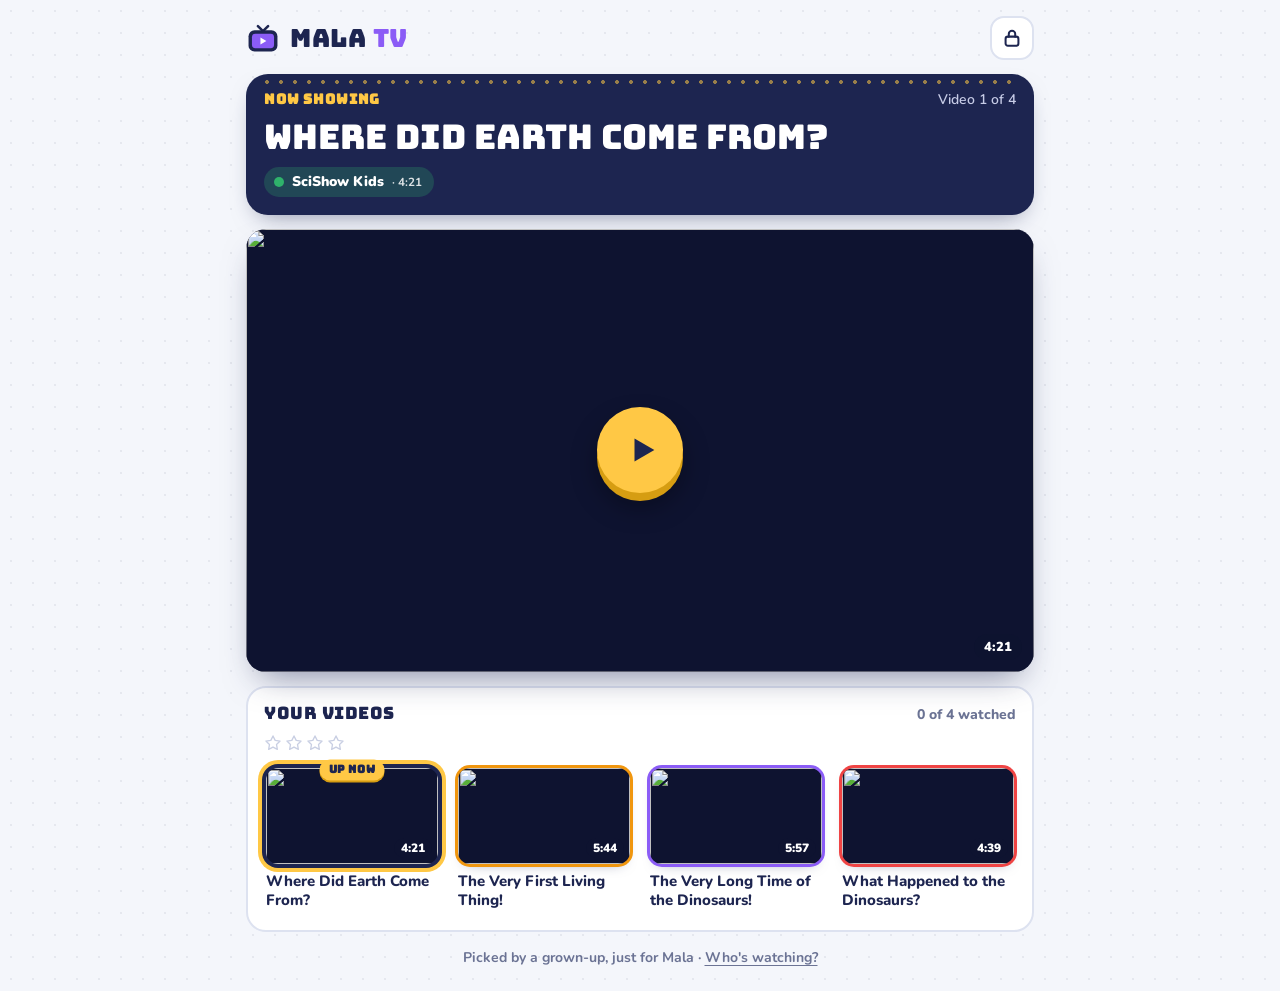
==== mala/index.html @ 3eae0295 "Split into Mala TV and Maya TV, with a Who's watching? page Each kid gets a channel folder with her " ====
<!doctype html>
<html lang="en">
<head>
<meta charset="utf-8">
<meta name="viewport" content="width=device-width, initial-scale=1, viewport-fit=cover">
<title>Mala TV</title>
<meta name="description" content="Hand-picked videos for Mala, one after another.">
<meta name="robots" content="noindex">
<meta name="apple-mobile-web-app-capable" content="yes">
<meta name="mobile-web-app-capable" content="yes">
<meta name="apple-mobile-web-app-status-bar-style" content="default">
<meta name="apple-mobile-web-app-title" content="Mala TV">
<meta name="theme-color" content="#f4f6fb">
<link rel="apple-touch-icon" sizes="180x180" href="apple-touch-icon.png">
<link rel="icon" type="image/svg+xml" href="icon.svg">
<link rel="manifest" href="manifest.json">
<link rel="preconnect" href="https://fonts.googleapis.com">
<link rel="preconnect" href="https://fonts.gstatic.com" crossorigin>
<link href="https://fonts.googleapis.com/css2?family=Bungee&family=Nunito:wght@400;600;800;900&display=swap" rel="stylesheet">
<!-- Bump the ?v= numbers when those files change so iPads pick up the new copy instead of a cached one. -->
<link rel="stylesheet" href="../tv.css?v=1">
</head>
<body>
<script>window.KID = {"id": "mala", "name": "Mala", "color": "#8b5cf6", "others": [{"id": "maya", "name": "Maya"}]};</script>
<script src="videos.js?v=1"></script>
<script src="../tv.js?v=1"></script>
<script src="https://www.youtube.com/iframe_api"></script>
</body>
</html>
---- tv.css ----
/* Shared by every channel. Time Train's look, as a little TV: a marquee board, the player, and the list of videos below. */
  :root {
    --paper: #f4f6fb; --ink: #1d2550; --muted: #6b7394; --card: #fff; --rule: #dde2f0;
    --board: #1d2550; --amber: #ffc845;
    --line: #2fb36b;   /* the current video's color, set from JS */
    --kid: #2fb36b;    /* the channel's color, set from JS */
    --sign: "Bungee", "Arial Black", Impact, sans-serif;
    --body: "Nunito", ui-rounded, "SF Pro Rounded", system-ui, sans-serif;
  }
  * { box-sizing: border-box; -webkit-tap-highlight-color: transparent; }
  [hidden] { display: none !important; }
  html, body { margin: 0; min-height: 100%; }
  body {
    background: var(--paper); color: var(--ink);
    background-image: radial-gradient(circle, rgba(29,37,80,.07) 1.2px, transparent 1.4px); background-size: 22px 22px;
    font: 17px/1.4 var(--body); font-weight: 600;
    padding: calc(env(safe-area-inset-top) + 10px) 16px calc(env(safe-area-inset-bottom) + 18px);
    display: flex; flex-direction: column; gap: 14px; min-height: 100dvh;
    max-width: 820px; margin: 0 auto;
    -webkit-font-smoothing: antialiased; -webkit-user-select: none; user-select: none;
  }
  button { font: inherit; color: inherit; background: none; border: 0; padding: 0; cursor: pointer; }
  button:focus-visible, input:focus-visible { outline: 3px solid var(--amber); outline-offset: 2px; }

  /* top bar */
  .top { display: flex; align-items: center; gap: 10px; padding-top: 6px; }
  .brand { display: flex; align-items: center; gap: 10px; margin-right: auto; }
  .brand svg { width: 34px; height: 34px; }
  .brand b { font-family: var(--sign); font-weight: 400; font-size: 25px; letter-spacing: .02em; line-height: 1; }
  .brand b span { color: var(--kid); }
  .icon-btn { flex-shrink: 0; width: 44px; height: 44px; border-radius: 14px; background: var(--card); border: 2px solid var(--rule);
    display: grid; place-items: center; color: var(--ink); position: relative; }
  .icon-btn svg { width: 22px; height: 22px; }
  .icon-btn:active { transform: scale(.95); }
  .icon-btn .hold { position: absolute; inset: -2px; border-radius: 14px; pointer-events: none;
    background: conic-gradient(var(--ink) calc(var(--p, 0) * 1turn), transparent 0); opacity: .18; }

  /* marquee board */
  .board { background: var(--board); color: #fff; border-radius: 22px; padding: 16px 18px 18px; position: relative; overflow: hidden;
    box-shadow: 0 10px 24px -12px rgba(29,37,80,.6); }
  /* a row of marquee bulbs along the top edge */
  .board::before { content: ""; position: absolute; left: 14px; right: 14px; top: 6px; height: 4px;
    background: radial-gradient(circle, var(--amber) 1.6px, transparent 2.2px) 0 0 / 14px 4px repeat-x; opacity: .55; }
  .board .row { display: flex; justify-content: space-between; align-items: center; gap: 10px; }
  .board .label { font-family: var(--sign); color: var(--amber); font-size: 14px; letter-spacing: .06em; }
  .board .count { font-size: 14px; color: #c6cbe6; white-space: nowrap; margin-left: auto; font-variant-numeric: tabular-nums; }
  .board .title { font-family: var(--sign); font-weight: 400; font-size: clamp(22px, 6vw, 34px); line-height: 1.1; margin: 8px 0 12px; text-wrap: balance;
    overflow-wrap: anywhere; display: -webkit-box; -webkit-line-clamp: 3; -webkit-box-orient: vertical; overflow: hidden; }
  .board .title.arrive { animation: flip .5s ease; }
  @keyframes flip { 0% { transform: rotateX(80deg); opacity: 0; } 100% { transform: none; opacity: 1; } }
  .chip { display: inline-flex; align-items: center; gap: 8px; background: color-mix(in srgb, var(--line) 24%, transparent); color: #fff; padding: 5px 12px 5px 8px;
    border-radius: 999px; font-weight: 900; font-size: 14px; transition: background .4s; max-width: 100%; }
  .chip i { width: 10px; height: 10px; margin-left: 2px; border-radius: 50%; background: var(--line); flex-shrink: 0; }
  .chip span { overflow: hidden; text-overflow: ellipsis; white-space: nowrap; }
  .chip small { font-weight: 700; opacity: .85; white-space: nowrap; }

  /* player */
  .player { position: relative; width: 100%; aspect-ratio: 16/9; border-radius: 20px; overflow: hidden; background: #0e1330;
    box-shadow: 0 16px 34px -14px rgba(29,37,80,.55); }
  .player iframe, #yt { position: absolute; inset: 0; width: 100%; height: 100%; }
  .player.tall { aspect-ratio: auto; min-height: max(330px, 56.25vw); }
  /* Taps fall through the poster to YouTube's own player so iPad starts it with sound. */
  .poster { position: absolute; inset: 0; pointer-events: none; transition: opacity .3s; }
  .poster img { width: 100%; height: 100%; object-fit: cover; display: block; }
  .poster::after { content: ""; position: absolute; inset: 0; background: linear-gradient(180deg, transparent 50%, rgba(14,19,48,.55)); }
  .poster .go { position: absolute; left: 50%; top: 50%; transform: translate(-50%, -50%); z-index: 1; width: 86px; height: 86px; border-radius: 50%;
    background: var(--amber); display: grid; place-items: center; box-shadow: 0 8px 0 #d69d12, 0 14px 26px rgba(0,0,0,.35); }
  .poster .go svg { width: 34px; height: 34px; margin-left: 6px; fill: var(--ink); }
  .poster .len { position: absolute; right: 12px; bottom: 12px; z-index: 1; font-weight: 900; font-size: 13px; color: #fff;
    background: rgba(14,19,48,.7); padding: 4px 10px; border-radius: 999px; }
  .poster .len:empty { display: none; }
  .poster.hidden { opacity: 0; }
  /* Invisible shields over YouTube's title bar and bottom row (share link, "More videos", logo), so a tap can't wander off to YouTube. */
  .shield { position: absolute; z-index: 2; display: none; }
  .player.playing .shield { display: block; }
  .shield.top { left: 0; right: 0; top: 0; height: 22%; }
  .shield.bottom { left: 0; right: 0; bottom: 0; height: 50px; }
  /* In the last stretch YouTube shows clickable "watch next" tiles, so the whole player is shielded then. */
  .player.endzone .shield.top { height: 100%; }

  /* Big mode: while a video plays it fills the screen. The covers and shields come along because they live inside .player. */
  .player.big { position: fixed; inset: 0; z-index: 15; width: 100%; height: 100%; aspect-ratio: auto; border-radius: 0; box-shadow: none; background: #000; }
  body.theater { overflow: hidden; }
  .size-btn { position: absolute; z-index: 4; right: 12px; top: 12px; width: 48px; height: 48px; border-radius: 14px; display: none; place-items: center;
    background: rgba(14,19,48,.6); color: #fff; }
  .player.playing .size-btn { display: grid; }
  .size-btn svg { width: 24px; height: 24px; }
  .size-btn:active { transform: scale(.94); }
  .cc-btn { right: 70px; font-family: var(--sign); font-size: 15px; letter-spacing: .04em; color: rgba(255,255,255,.6); }
  .cc-btn.on { background: #fff; color: var(--ink); }
  /* During an ad the bottom-right corner, where YouTube's Skip button sits, stays open to taps. */
  .player.ad .shield.bottom { right: 55%; }
  .skip-hint { position: absolute; z-index: 4; right: 16px; bottom: min(100px, 30%); display: none; flex-direction: column; align-items: center; pointer-events: none;
    font-family: var(--sign); font-size: 19px; color: var(--ink); animation: nudge 1s ease-in-out infinite; }
  .skip-hint span { background: var(--amber); padding: 9px 16px; border-radius: 999px; box-shadow: 0 4px 0 #d69d12, 0 8px 18px rgba(0,0,0,.4); }
  .skip-hint svg { width: 36px; height: 36px; margin-top: 4px; color: var(--amber); filter: drop-shadow(0 2px 3px rgba(0,0,0,.5)); }
  .player.playing.ad.skippy .skip-hint { display: flex; }
  @keyframes nudge { 50% { transform: translateY(10px); } }
  /* Sound stays off until the real video starts, so pre-roll ads play silently. */
  .hush { position: absolute; z-index: 4; left: 12px; top: 12px; max-width: calc(100% - 150px); display: none; pointer-events: none; background: rgba(14,19,48,.75); color: #fff;
    font-weight: 800; font-size: 14px; padding: 7px 12px; border-radius: 999px; }
  .player.playing.hushed .hush { display: block; }
  .cover { position: absolute; inset: 0; z-index: 3; display: none; flex-direction: column; align-items: center; justify-content: center;
    gap: 12px; padding: 16px; text-align: center; color: #fff; background: rgba(14,19,48,.94); }
  .cover.show { display: flex; animation: fade .3s ease; }
  @keyframes fade { from { opacity: 0; } }
  .cover h2 { font-family: var(--sign); font-weight: 400; font-size: clamp(20px, 5.4vw, 30px); margin: 0; line-height: 1.1; text-wrap: balance; }
  .cover p { margin: 0; color: #c6cbe6; font-size: 16px; max-width: 34ch; text-wrap: balance; }
  .cover p b { color: #fff; }
  .big-btn { font-family: var(--sign); font-size: 18px; background: var(--amber); color: var(--ink); padding: 14px 22px; border-radius: 999px;
    box-shadow: 0 5px 0 #d69d12; display: inline-flex; align-items: center; gap: 10px; }
  .big-btn:active { transform: translateY(3px); box-shadow: 0 2px 0 #d69d12; }
  .big-btn svg { width: 18px; height: 18px; fill: currentColor; }
  .cover.paused { background: rgba(14,19,48,.72); }

  /* the gold star you earn for each video */
  .star { width: 92px; height: 92px; filter: drop-shadow(0 6px 0 #d69d12) drop-shadow(0 12px 18px rgba(0,0,0,.35)); }
  .cover.show .star { animation: pop .6s cubic-bezier(.3,1.6,.5,1); }
  @keyframes pop { from { transform: scale(.2) rotate(-40deg); opacity: 0; } }

  /* the list of videos */
  .shelf { background: var(--card); border: 2px solid var(--rule); border-radius: 20px; padding: 14px 14px 16px; }
  .shelf-head { display: flex; justify-content: space-between; align-items: baseline; gap: 10px; margin: 0 2px 12px; }
  .shelf-head h3 { margin: 0; font-family: var(--sign); font-weight: 400; font-size: 17px; letter-spacing: .03em; }
  .shelf-head span { color: var(--muted); font-size: 14px; font-weight: 800; white-space: nowrap; font-variant-numeric: tabular-nums; }
  .stars { display: flex; flex-wrap: wrap; gap: 3px; margin: -4px 2px 12px; }
  .stars svg { width: 18px; height: 18px; }
  .grid { list-style: none; margin: 0; padding: 0; display: grid; grid-template-columns: repeat(auto-fill, minmax(min(150px, 42%), 1fr)); gap: 14px 12px; }   /* two across on a phone */
  .grid li { position: relative; cursor: pointer; border-radius: 14px; padding: 4px; }
  .grid li:active { background: var(--rule); }
  .grid .th { position: relative; aspect-ratio: 16/9; border-radius: 12px; overflow: hidden; background: #0e1330; box-shadow: 0 0 0 3px var(--c), 0 6px 14px -8px rgba(29,37,80,.6); }
  .grid img { width: 100%; height: 100%; object-fit: cover; display: block; }
  .grid .th small { position: absolute; right: 6px; bottom: 6px; font-weight: 900; font-size: 12px; color: #fff; background: rgba(14,19,48,.75); padding: 2px 7px; border-radius: 999px; }
  .grid .th small:empty { display: none; }
  .grid b { display: -webkit-box; -webkit-line-clamp: 2; -webkit-box-orient: vertical; overflow: hidden; margin-top: 8px; font-size: 15px; line-height: 1.25; font-weight: 800; overflow-wrap: anywhere; }
  .grid li.seen .th img { opacity: .5; }
  .grid li.seen b { color: var(--muted); }
  .grid li .badge { position: absolute; left: -2px; top: -4px; width: 34px; height: 34px; display: none; z-index: 1; filter: drop-shadow(0 2px 2px rgba(0,0,0,.3)); }
  .grid li.seen .badge { display: block; }
  .grid li.here .th { box-shadow: 0 0 0 4px var(--ink), 0 0 0 8px var(--amber); }
  .grid li.here b { color: var(--ink); }
  .grid li .now { position: absolute; left: 50%; top: 4px; transform: translate(-50%, -40%); z-index: 1; display: none; font-family: var(--sign); font-size: 11px; letter-spacing: .06em;
    background: var(--amber); color: var(--ink); padding: 3px 9px; border-radius: 999px; box-shadow: 0 2px 0 #d69d12; white-space: nowrap; }
  .grid li.here .now { display: block; }
  .empty-shelf { margin: 0; color: var(--muted); font-size: 15px; }

  .foot { text-align: center; font-size: 14px; color: var(--muted); padding: 2px 8px 6px; font-weight: 700; }
  .foot a { color: var(--muted); text-underline-offset: 3px; }

  /* grown-ups sheet */
  .sheet-bg { position: fixed; inset: 0; z-index: 20; background: rgba(14,19,48,.45); display: none; align-items: flex-end; justify-content: center; }
  .sheet-bg.show { display: flex; animation: fade .2s; }
  .sheet { background: var(--paper); width: 100%; max-width: 820px; max-height: 90dvh; overflow: auto; border-radius: 26px 26px 0 0;
    padding: 18px 18px calc(env(safe-area-inset-bottom) + 22px); animation: up .3s cubic-bezier(.2,1,.3,1); -webkit-user-select: text; user-select: text; }
  @keyframes up { from { transform: translateY(40px); opacity: 0; } }
  .sheet-head { display: flex; align-items: center; justify-content: space-between; margin-bottom: 8px; }
  .sheet-head h3 { font-family: var(--sign); font-weight: 400; font-size: 22px; margin: 0; }
  .close { font-weight: 900; color: var(--muted); padding: 8px 4px; }
  .grown { display: grid; grid-template-columns: minmax(0, 1fr); gap: 10px; }   /* long titles ellipsize instead of widening the sheet */
  .grown h4 { margin: 10px 0 0; font-family: var(--sign); font-weight: 400; font-size: 15px; letter-spacing: .03em; }
  .grown .now-box { background: var(--card); border: 2px solid var(--rule); border-radius: 16px; padding: 12px 14px; font-size: 15px; }
  .grown .now-box b { font-weight: 900; }
  .grown .now-box a { color: var(--ink); }
  .add { background: var(--card); border: 2px solid var(--rule); border-radius: 16px; padding: 12px; display: grid; gap: 10px; }
  .add .row { display: flex; gap: 8px; }
  .add input { flex: 1; min-width: 0; font: inherit; font-size: 16px; font-weight: 700; padding: 11px 12px; border-radius: 12px; border: 2px solid var(--rule); background: var(--paper); color: var(--ink); }
  .add input:focus { outline: 3px solid var(--amber); outline-offset: 1px; }
  .add .go-btn { background: var(--ink); color: #fff; border-radius: 12px; padding: 0 18px; font-weight: 900; }
  .add .go-btn:disabled { opacity: .5; }
  .add .msg { margin: 0; font-size: 14px; font-weight: 800; color: var(--muted); overflow-wrap: anywhere; }
  .add .msg:empty { display: none; }
  .also { display: flex; align-items: center; gap: 8px; font-size: 15px; font-weight: 800; cursor: pointer; }
  .also input { flex: none; width: 22px; height: 22px; margin: 0; padding: 0; accent-color: var(--ink); }
  .add .msg.err { color: #b42318; }
  .add .msg.ok { color: #13784a; }
  .grown .btns { display: grid; grid-template-columns: 1fr 1fr; gap: 10px; }
  .grown button.opt { background: var(--card); border: 2px solid var(--rule); border-radius: 14px; padding: 12px; font-weight: 800; font-size: 15px; text-align: left; }
  .grown button.opt:active { background: var(--rule); }
  .grown .field { display: flex; align-items: center; gap: 10px; background: var(--card); border: 2px solid var(--rule); border-radius: 14px; padding: 10px 12px; font-weight: 800; font-size: 15px; }
  .seg { margin-left: auto; display: flex; background: var(--rule); border-radius: 10px; padding: 3px; }
  .seg button { padding: 6px 11px; border-radius: 8px; font-weight: 900; white-space: nowrap; }
  .seg button.on { background: var(--ink); color: #fff; }
  .g-list { list-style: none; margin: 0; padding: 0; display: grid; grid-template-columns: minmax(0, 1fr); gap: 8px; }
  .g-list li { display: flex; align-items: center; gap: 10px; background: var(--card); border: 2px solid var(--rule); border-radius: 14px; padding: 8px; }
  .g-list li.here { border-color: var(--ink); }
  .g-list img { width: 80px; aspect-ratio: 16/9; object-fit: cover; border-radius: 8px; flex-shrink: 0; background: #0e1330; }
  .g-list .t { flex: 1; min-width: 0; font-size: 14px; line-height: 1.3; }
  .g-list .t b { display: block; font-weight: 900; overflow: hidden; text-overflow: ellipsis; white-space: nowrap; }
  .g-list .t span { color: var(--muted); display: block; overflow: hidden; text-overflow: ellipsis; white-space: nowrap; }
  .g-list .acts { display: flex; gap: 6px; flex-shrink: 0; }
  .g-list .acts button { font-size: 13px; font-weight: 900; padding: 7px 10px; border-radius: 10px; background: var(--rule); }
  .g-list .acts button.rm { color: #b42318; background: #fde8e7; }
  .g-list.off li { opacity: .7; }
  .fine { font-size: 13px; color: var(--muted); margin: 0; }
  details.off-wrap summary { cursor: pointer; font-weight: 800; font-size: 15px; padding: 6px 0; }

  .toast { position: fixed; left: 50%; top: calc(env(safe-area-inset-top) + 14px); transform: translate(-50%, -8px); z-index: 30;
    background: var(--ink); color: #fff; padding: 10px 18px; border-radius: 999px; font-weight: 800; font-size: 15px;
    opacity: 0; transition: opacity .25s, transform .25s; pointer-events: none; white-space: nowrap; }
  .toast.show { opacity: .96; transform: translate(-50%, 0); }
  .confetti { position: fixed; inset: 0; width: 100vw; height: 100vh; z-index: 25; pointer-events: none; }
  @media (prefers-reduced-motion: reduce) { *, *::before, *::after { animation: none !important; transition: none !important; } }
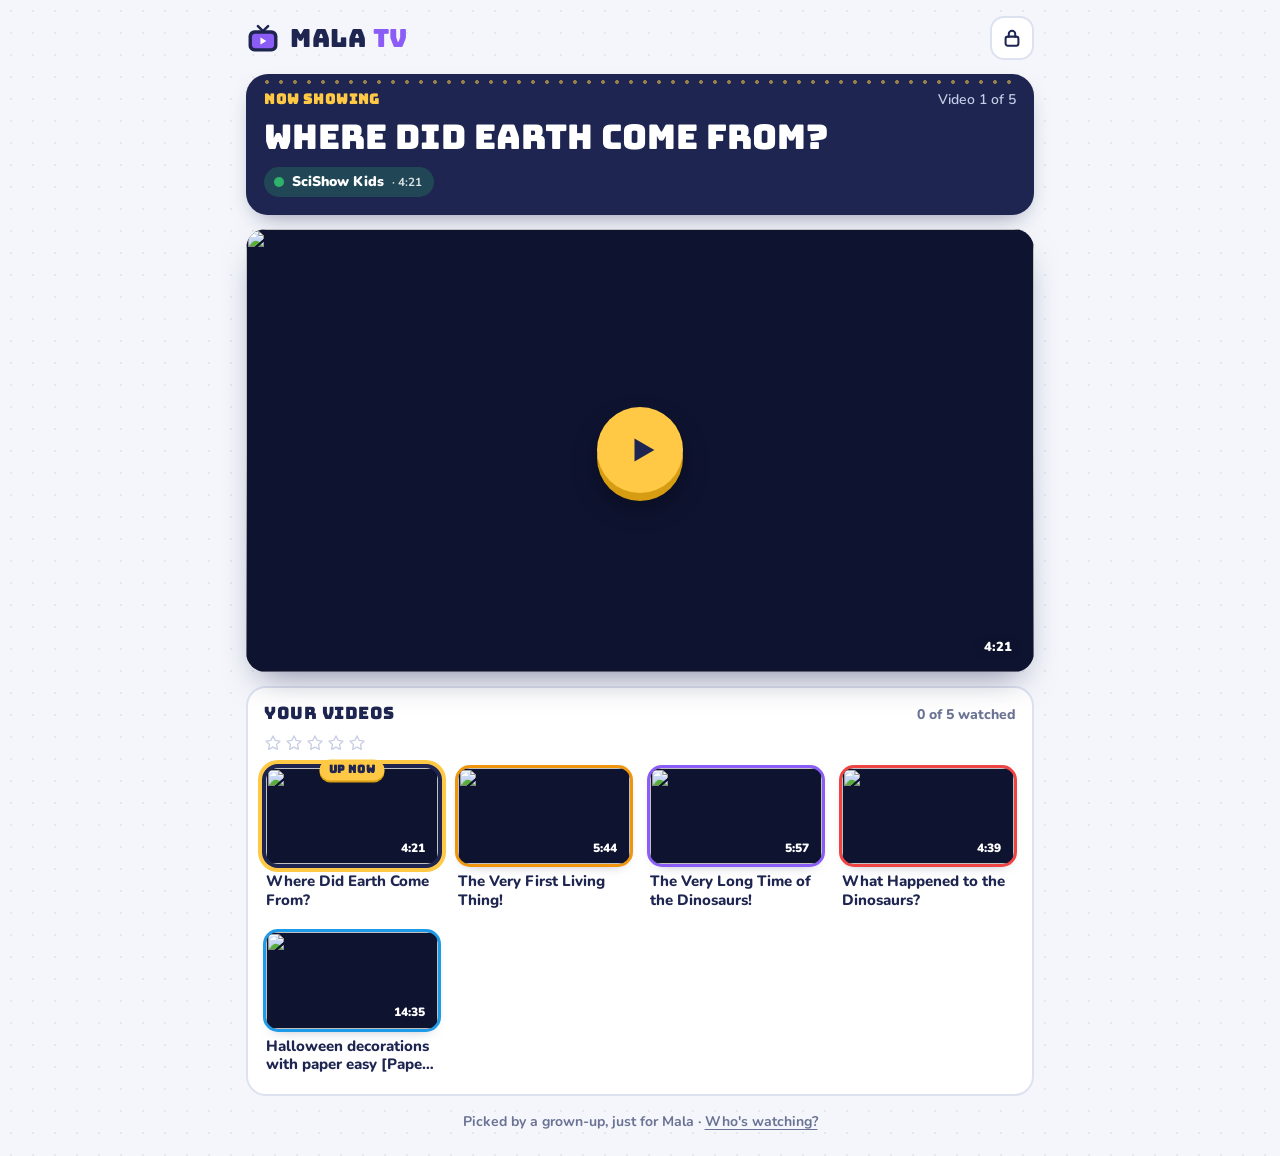
==== commit d8d8d2e0: "Mala TV: add Halloween paper decorations Co-Authored-By: Claude Opus 5.5 <noreply@anthropic.com>" ====
--- a/mala/index.html
+++ b/mala/index.html
@@ -22,7 +22,7 @@
 </head>
 <body>
 <script>window.KID = {"id": "mala", "name": "Mala", "color": "#8b5cf6", "others": [{"id": "maya", "name": "Maya"}]};</script>
-<script src="videos.js?v=1"></script>
+<script src="videos.js?v=2"></script>
 <script src="../tv.js?v=1"></script>
 <script src="https://www.youtube.com/iframe_api"></script>
 </body>
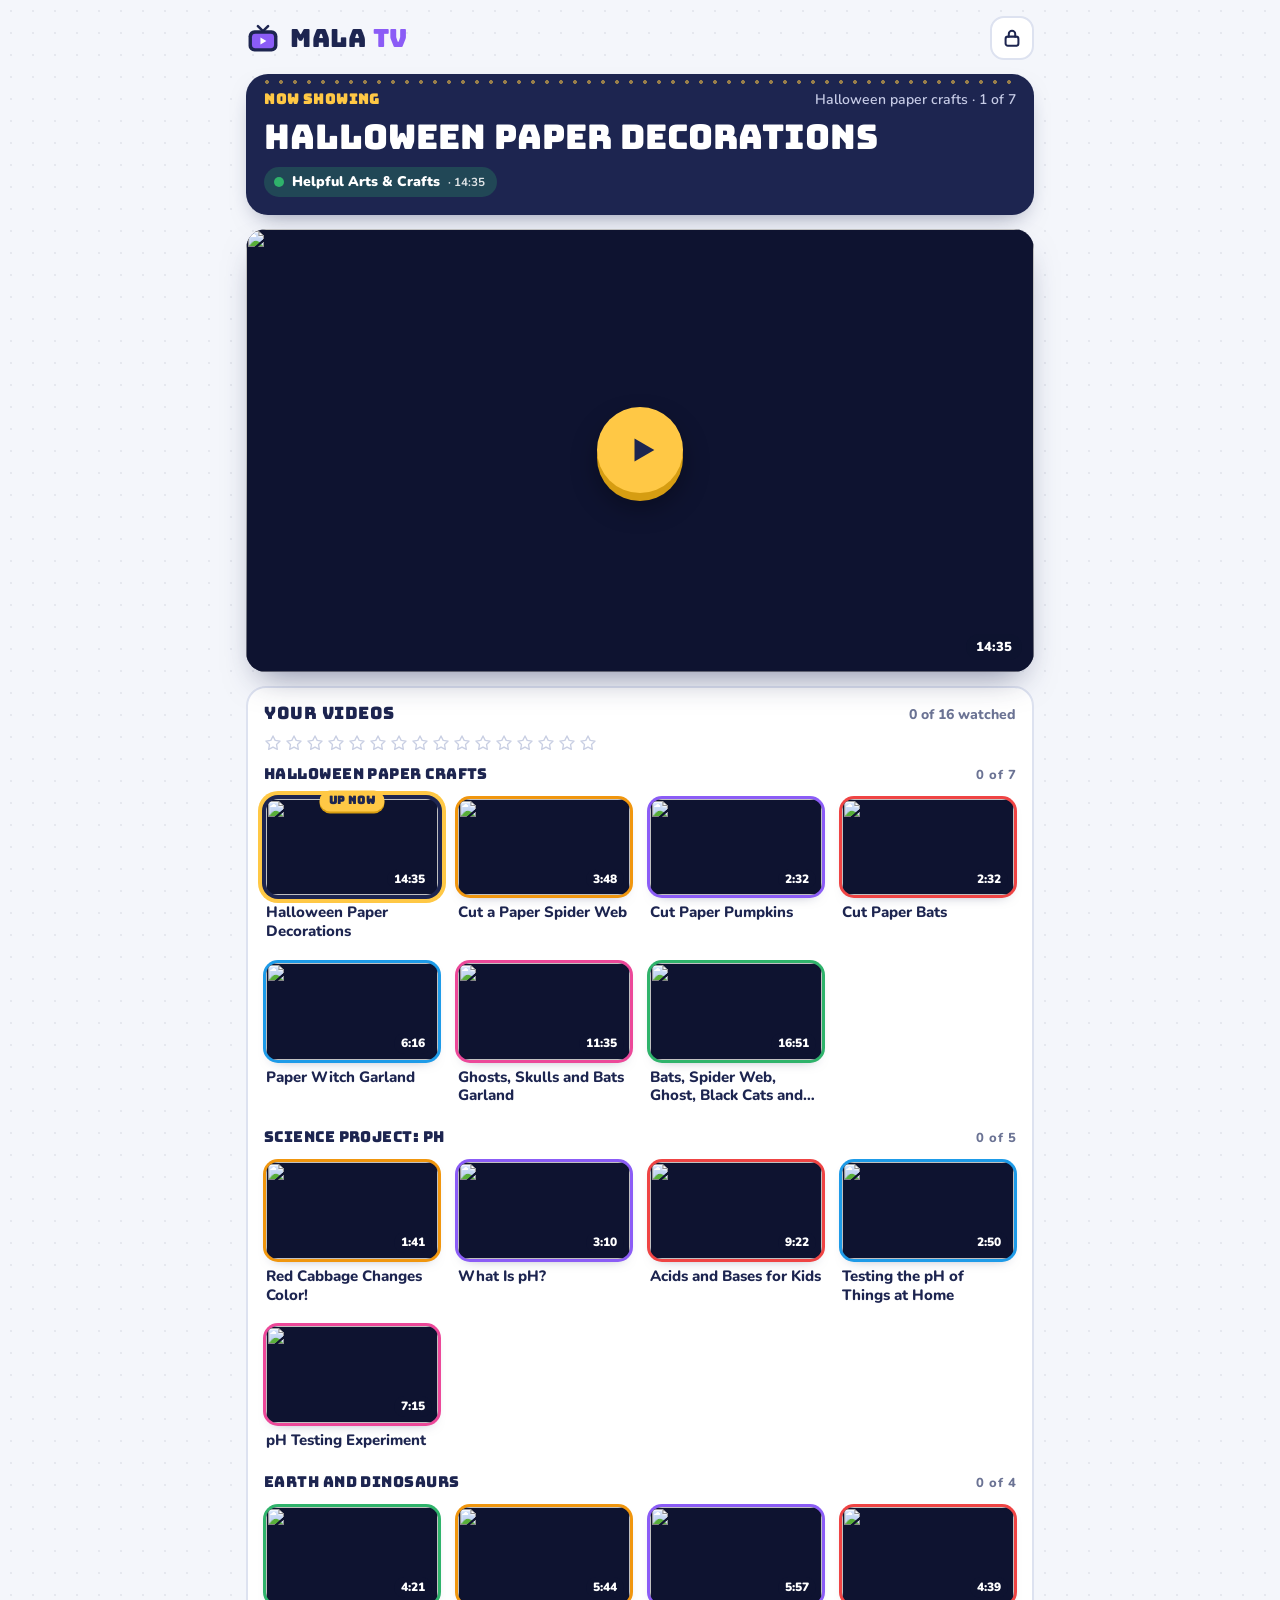
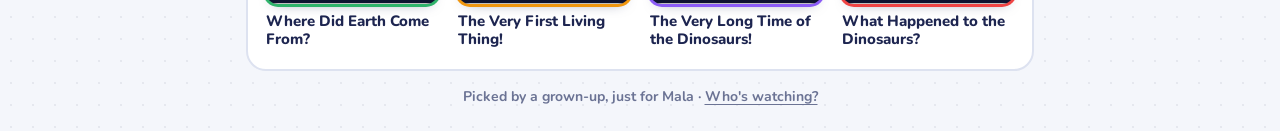
==== commit 1f39082e: "Topics: shelf sections, a topic picker, and Mala's Halloween and pH videos Videos are grouped by top" ====
--- a/mala/index.html
+++ b/mala/index.html
@@ -18,12 +18,12 @@
 <link rel="preconnect" href="https://fonts.gstatic.com" crossorigin>
 <link href="https://fonts.googleapis.com/css2?family=Bungee&family=Nunito:wght@400;600;800;900&display=swap" rel="stylesheet">
 <!-- Bump the ?v= numbers when those files change so iPads pick up the new copy instead of a cached one. -->
-<link rel="stylesheet" href="../tv.css?v=1">
+<link rel="stylesheet" href="../tv.css?v=3">
 </head>
 <body>
 <script>window.KID = {"id": "mala", "name": "Mala", "color": "#8b5cf6", "others": [{"id": "maya", "name": "Maya"}]};</script>
-<script src="videos.js?v=2"></script>
-<script src="../tv.js?v=1"></script>
+<script src="videos.js?v=4"></script>
+<script src="../tv.js?v=2"></script>
 <script src="https://www.youtube.com/iframe_api"></script>
 </body>
 </html>
--- a/tv.css
+++ b/tv.css
@@ -43,7 +43,8 @@
     background: radial-gradient(circle, var(--amber) 1.6px, transparent 2.2px) 0 0 / 14px 4px repeat-x; opacity: .55; }
   .board .row { display: flex; justify-content: space-between; align-items: center; gap: 10px; }
   .board .label { font-family: var(--sign); color: var(--amber); font-size: 14px; letter-spacing: .06em; }
-  .board .count { font-size: 14px; color: #c6cbe6; white-space: nowrap; margin-left: auto; font-variant-numeric: tabular-nums; }
+  .board .label { flex-shrink: 0; }
+  .board .count { font-size: 14px; color: #c6cbe6; white-space: nowrap; margin-left: auto; font-variant-numeric: tabular-nums; min-width: 0; overflow: hidden; text-overflow: ellipsis; }
   .board .title { font-family: var(--sign); font-weight: 400; font-size: clamp(22px, 6vw, 34px); line-height: 1.1; margin: 8px 0 12px; text-wrap: balance;
     overflow-wrap: anywhere; display: -webkit-box; -webkit-line-clamp: 3; -webkit-box-orient: vertical; overflow: hidden; }
   .board .title.arrive { animation: flip .5s ease; }
@@ -71,7 +72,9 @@
   .poster .len:empty { display: none; }
   .poster.hidden { opacity: 0; }
   /* Invisible shields over YouTube's title bar and bottom row (share link, "More videos", logo), so a tap can't wander off to YouTube. */
-  .shield { position: absolute; z-index: 2; display: none; }
+  /* iPad Safari decides which layer a touch lands on separately from the page, and lets touches through a fully transparent
+     box sitting over the video's own layer. A 1% tint and a layer of their own make the shields count there too. */
+  .shield { position: absolute; z-index: 2; display: none; background: rgba(14,19,48,.01); transform: translateZ(0); }
   .player.playing .shield { display: block; }
   .shield.top { left: 0; right: 0; top: 0; height: 22%; }
   .shield.bottom { left: 0; right: 0; bottom: 0; height: 50px; }
@@ -79,6 +82,8 @@
   .player.endzone .shield.top { height: 100%; }
 
   /* Big mode: while a video plays it fills the screen. The covers and shields come along because they live inside .player. */
+  /* Filling the screen, YouTube's control row (with its "More videos" button) sits taller, so the bottom shield does too. */
+  .player.big .shield.bottom { height: 84px; }
   .player.big { position: fixed; inset: 0; z-index: 15; width: 100%; height: 100%; aspect-ratio: auto; border-radius: 0; box-shadow: none; background: #000; }
   body.theater { overflow: hidden; }
   .size-btn { position: absolute; z-index: 4; right: 12px; top: 12px; width: 48px; height: 48px; border-radius: 14px; display: none; place-items: center;
@@ -143,6 +148,10 @@
     background: var(--amber); color: var(--ink); padding: 3px 9px; border-radius: 999px; box-shadow: 0 2px 0 #d69d12; white-space: nowrap; }
   .grid li.here .now { display: block; }
   .empty-shelf { margin: 0; color: var(--muted); font-size: 15px; }
+  /* a heading per topic, with how many in it have a star */
+  .topic { display: flex; align-items: baseline; gap: 10px; margin: 18px 2px 10px; font-family: var(--sign); font-weight: 400; font-size: 15px; letter-spacing: .03em; }
+  .topic:first-child { margin-top: 2px; }
+  .topic small { margin-left: auto; font-family: var(--body); font-weight: 800; font-size: 13px; color: var(--muted); white-space: nowrap; }
 
   .foot { text-align: center; font-size: 14px; color: var(--muted); padding: 2px 8px 6px; font-weight: 700; }
   .foot a { color: var(--muted); text-underline-offset: 3px; }
@@ -191,6 +200,8 @@
   .g-list .acts button { font-size: 13px; font-weight: 900; padding: 7px 10px; border-radius: 10px; background: var(--rule); }
   .g-list .acts button.rm { color: #b42318; background: #fde8e7; }
   .g-list.off li { opacity: .7; }
+  .g-list li.g-topic { background: none; border: 0; padding: 8px 2px 0; font-weight: 900; font-size: 14px; color: var(--muted); }
+  .add select { flex: 1; min-width: 0; font: inherit; font-size: 16px; font-weight: 700; padding: 10px 12px; border-radius: 12px; border: 2px solid var(--rule); background: var(--paper); color: var(--ink); }
   .fine { font-size: 13px; color: var(--muted); margin: 0; }
   details.off-wrap summary { cursor: pointer; font-weight: 800; font-size: 15px; padding: 6px 0; }
 
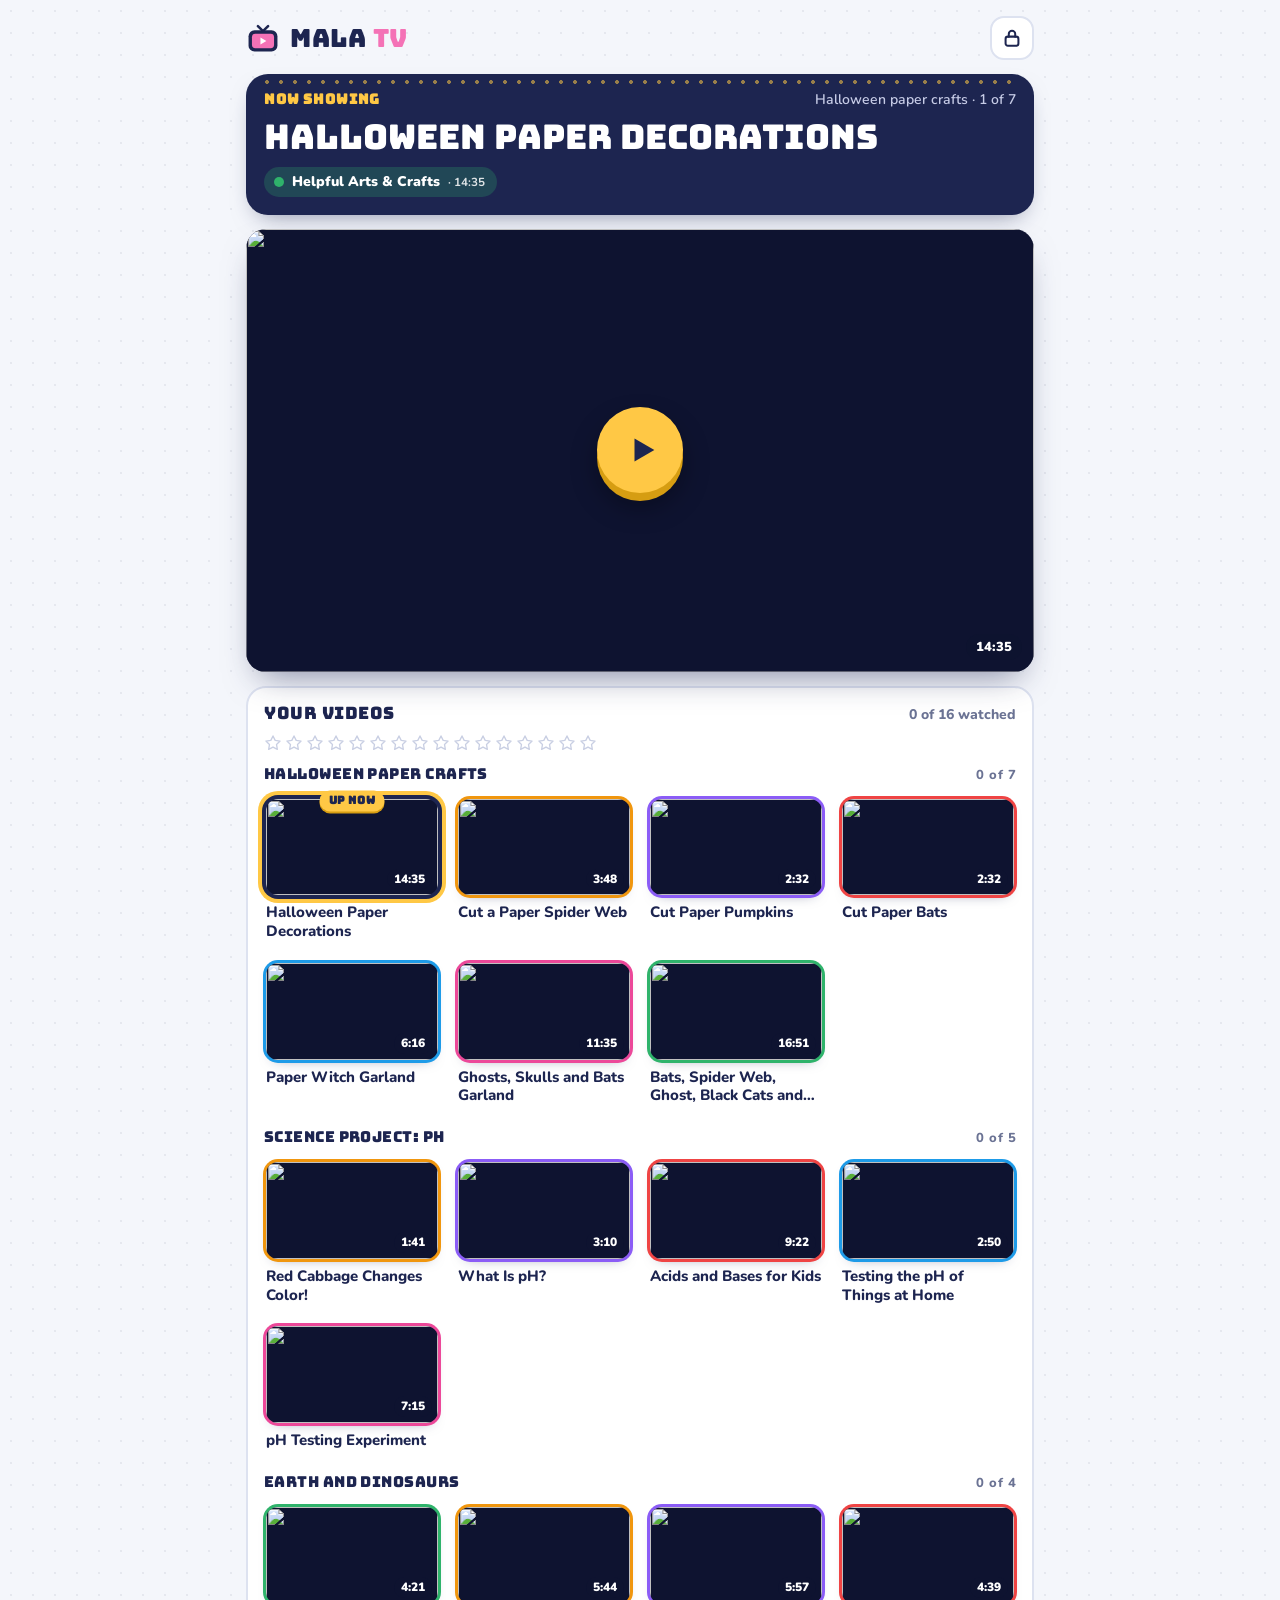
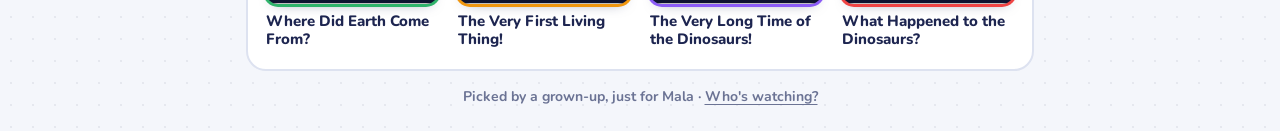
==== commit a9ac84c2: "Glinda pink for Mala, Elphaba green for Maya Co-Authored-By: Claude Opus 5.5 <noreply@anthropic.com>" ====
--- a/mala/index.html
+++ b/mala/index.html
@@ -11,8 +11,8 @@
 <meta name="apple-mobile-web-app-status-bar-style" content="default">
 <meta name="apple-mobile-web-app-title" content="Mala TV">
 <meta name="theme-color" content="#f4f6fb">
-<link rel="apple-touch-icon" sizes="180x180" href="apple-touch-icon.png">
-<link rel="icon" type="image/svg+xml" href="icon.svg">
+<link rel="apple-touch-icon" sizes="180x180" href="apple-touch-icon.png?v=2">
+<link rel="icon" type="image/svg+xml" href="icon.svg?v=2">
 <link rel="manifest" href="manifest.json">
 <link rel="preconnect" href="https://fonts.googleapis.com">
 <link rel="preconnect" href="https://fonts.gstatic.com" crossorigin>
@@ -21,7 +21,7 @@
 <link rel="stylesheet" href="../tv.css?v=3">
 </head>
 <body>
-<script>window.KID = {"id": "mala", "name": "Mala", "color": "#8b5cf6", "others": [{"id": "maya", "name": "Maya"}]};</script>
+<script>window.KID = {"id": "mala", "name": "Mala", "color": "#f472b6", "others": [{"id": "maya", "name": "Maya"}]};</script>
 <script src="videos.js?v=4"></script>
 <script src="../tv.js?v=2"></script>
 <script src="https://www.youtube.com/iframe_api"></script>
